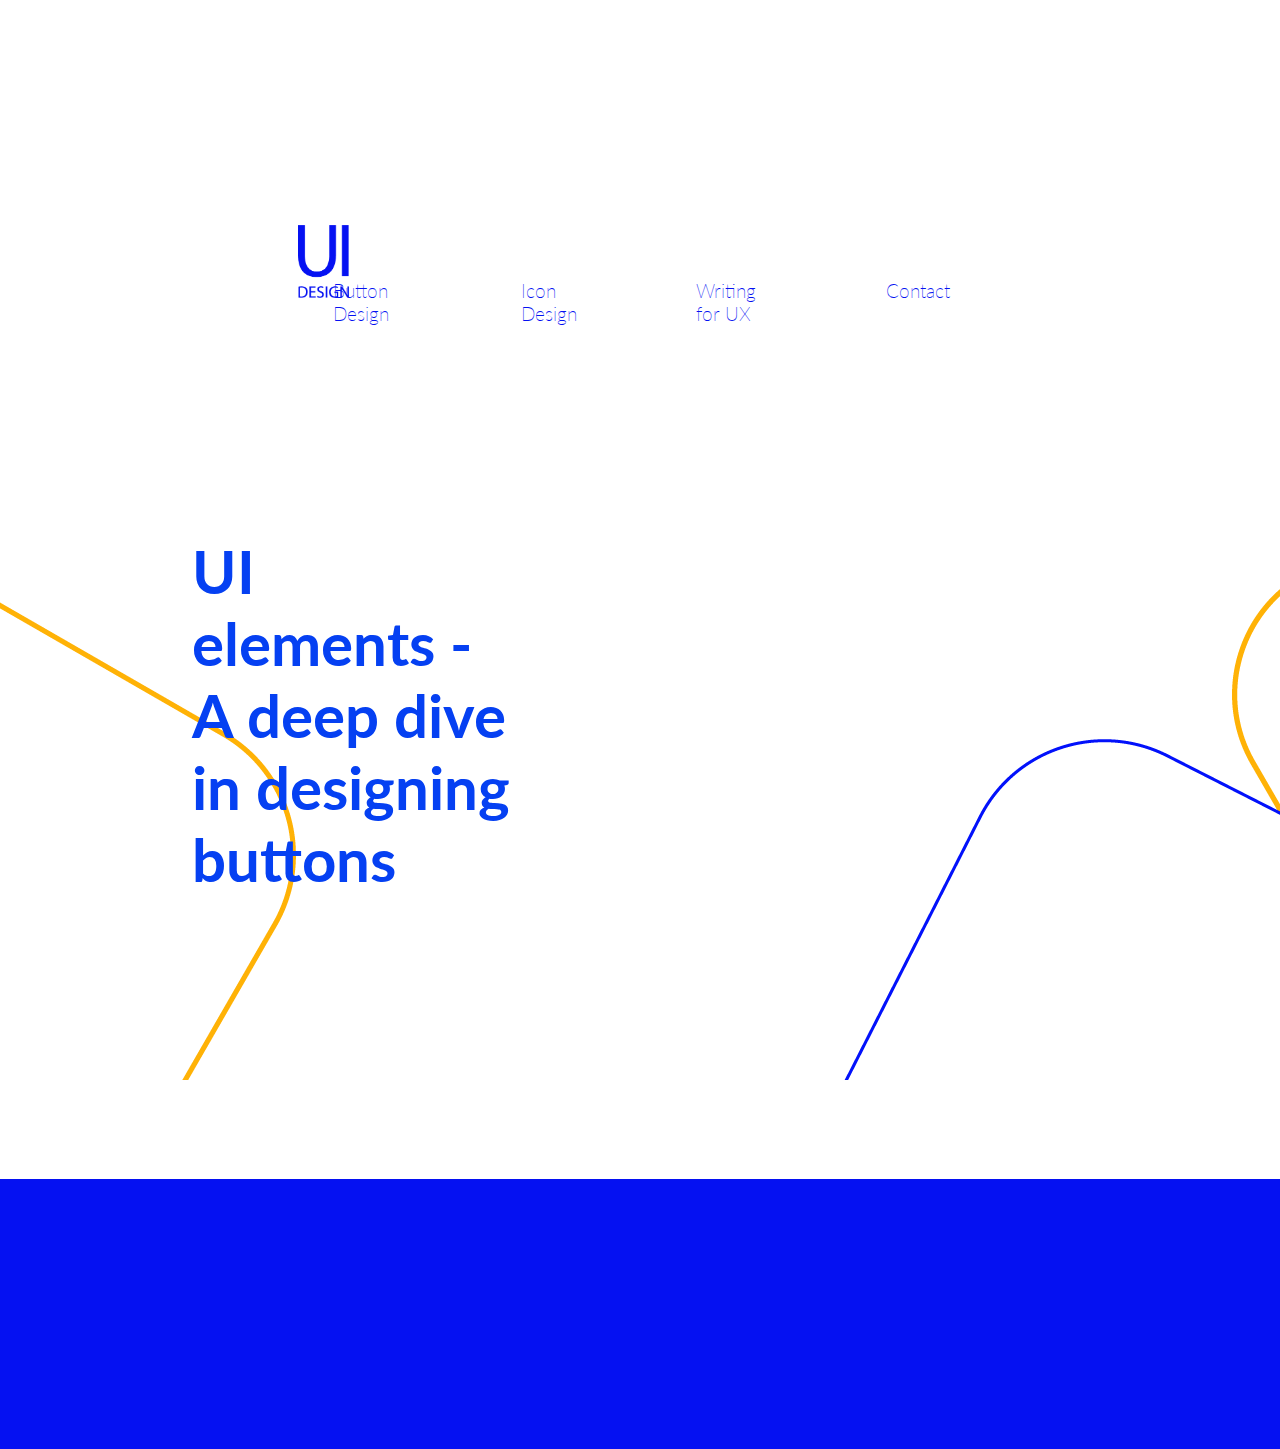
==== buttondesign.html @ f9964d8d "added page" ====
<!DOCTYPE html>
<html lang="en">
  <head>
    <meta charset="UTF-8" />
    <meta http-equiv="X-UA-Compatible" content="IE=edge" />
    <meta name="viewport" content="width=device-width, initial-scale=1.0" />
    <link rel="stylesheet" href="style.css" />
    <link rel="preconnect" href="https://fonts.googleapis.com" />
    <link rel="preconnect" href="https://fonts.gstatic.com" crossorigin />
    <link
      href="https://fonts.googleapis.com/css2?family=Lato&display=swap"
      rel="stylesheet"
    />
    <title>UI elements</title>
  </head>
  <body>
    <header>
      <nav class="nav">
        <a class="logo" href="index.html">
          <img class="logo" src="img/logo.png" alt="logo"
        /></a>
        <a href="buttondesign.html"> Button Design</a>
        <a href="icondesign.html"> Icon Design</a>
        <a href="#"> Writing for UX</a>
        <a href="#"> Contact</a>
      </nav>
    </header>
    <main>
      <section>
        <h1>UI elements - A deep dive in designing buttons</h1>
      </section>
      <section>
      </section>
      <section>

    </main>
    <footer></footer>
  </body>
</html>
---- style.css ----
:root {
  /*   --bg-color: #6c7d6a;
    --link-color: #185d0b;
    --link-hover-color: #185d0b;
    --color-4: #185d0b;
    --color-5: #185d0b;
   */
  --primary-font: "Lato", sans-serif;
  --secondary-font: "Lato", sans-serif;
  --main-text-color: #0511f2;
  --headline-color: #0540f2;

  --white-space: 1rem;
}

body {
  padding: 0xp;
  margin: 0px;
  background-image: url(/img/bg.png);
  background-repeat: no-repeat;
  background-attachment: fixed;
}

nav {
  display: flex;
  gap: 7rem;
  justify-content: space-around;
  align-items: baseline;
  padding: 1rem;
  margin-right: 15rem;
  font-family: var(--primary-font);
  /* background-color: blue; */
  padding: 7vw;
}

a {
  color: var(--main-text-color);
  text-decoration: none;
  font-weight: 200;
  font-size: 1.2rem;
}

nav a:first-child {
  margin-right: auto;
  font-size: 3rem;
  font-weight: 700;
  /*  margin-top: -0.5rem; */
  font-family: var(--primary-font);
  margin-left: 5rem;
}

.logo {
  width: 4vw;
}

section {
  margin-top: 5vw;
  font-family: var(--primary-font);
  font-size: 30px;
  width: 25vw;
}

h1,
h2,
h3 {
  color: var(--headline-color);
}

p {
  font-size: 1.1rem;
  line-height: 2;
}

main {
  margin-top: 1em;
  display: grid;
  grid-template-columns: 50% 50%;
  grid-auto-rows: auto;
  grid-gap: 0px;
  margin-right: 15vw;
  margin-left: 15vw;
  margin-bottom: 20vh;
}

footer {
  background-color: #0511f2;
  margin-top: 20vh;
  margin: 0px;
  padding: 0px;
  height: 30vh;
}

img {
  padding-top: 15vh;
  padding-left: 10vw;
}

.computerimg {
  padding: 0;
  width: 25vw;
  border-radius: 30px;
  background: red;
  align-content: center;
}

blockquote {
  font-size: 20px;
  line-height: 2;
}

a:hover {
  color: gold;
}

button {
  height: 25vh;
  background-color: white;
  border-radius: 15px;
  border-color: #0511f2;
  border-width: 4px;
  width: 25vw;
  font-size: 30px;
  text-decoration-color: white;
}

button:hover {
  background-color: #0511f2;
  text-decoration-color: white;
}

.container-buttons {
  display: grid;
  grid-template-columns: 50% 50%;
  grid-gap: 20vw;
  align-content: center;
  margin-left: 5vw;
}

.button:hover {
  color: white;
}

.icons {
  padding-top: 10vh;
  padding-left: 10vw;
}

.icons2 {
  margin-top: 10vh;
  padding-left: 5vw;
}
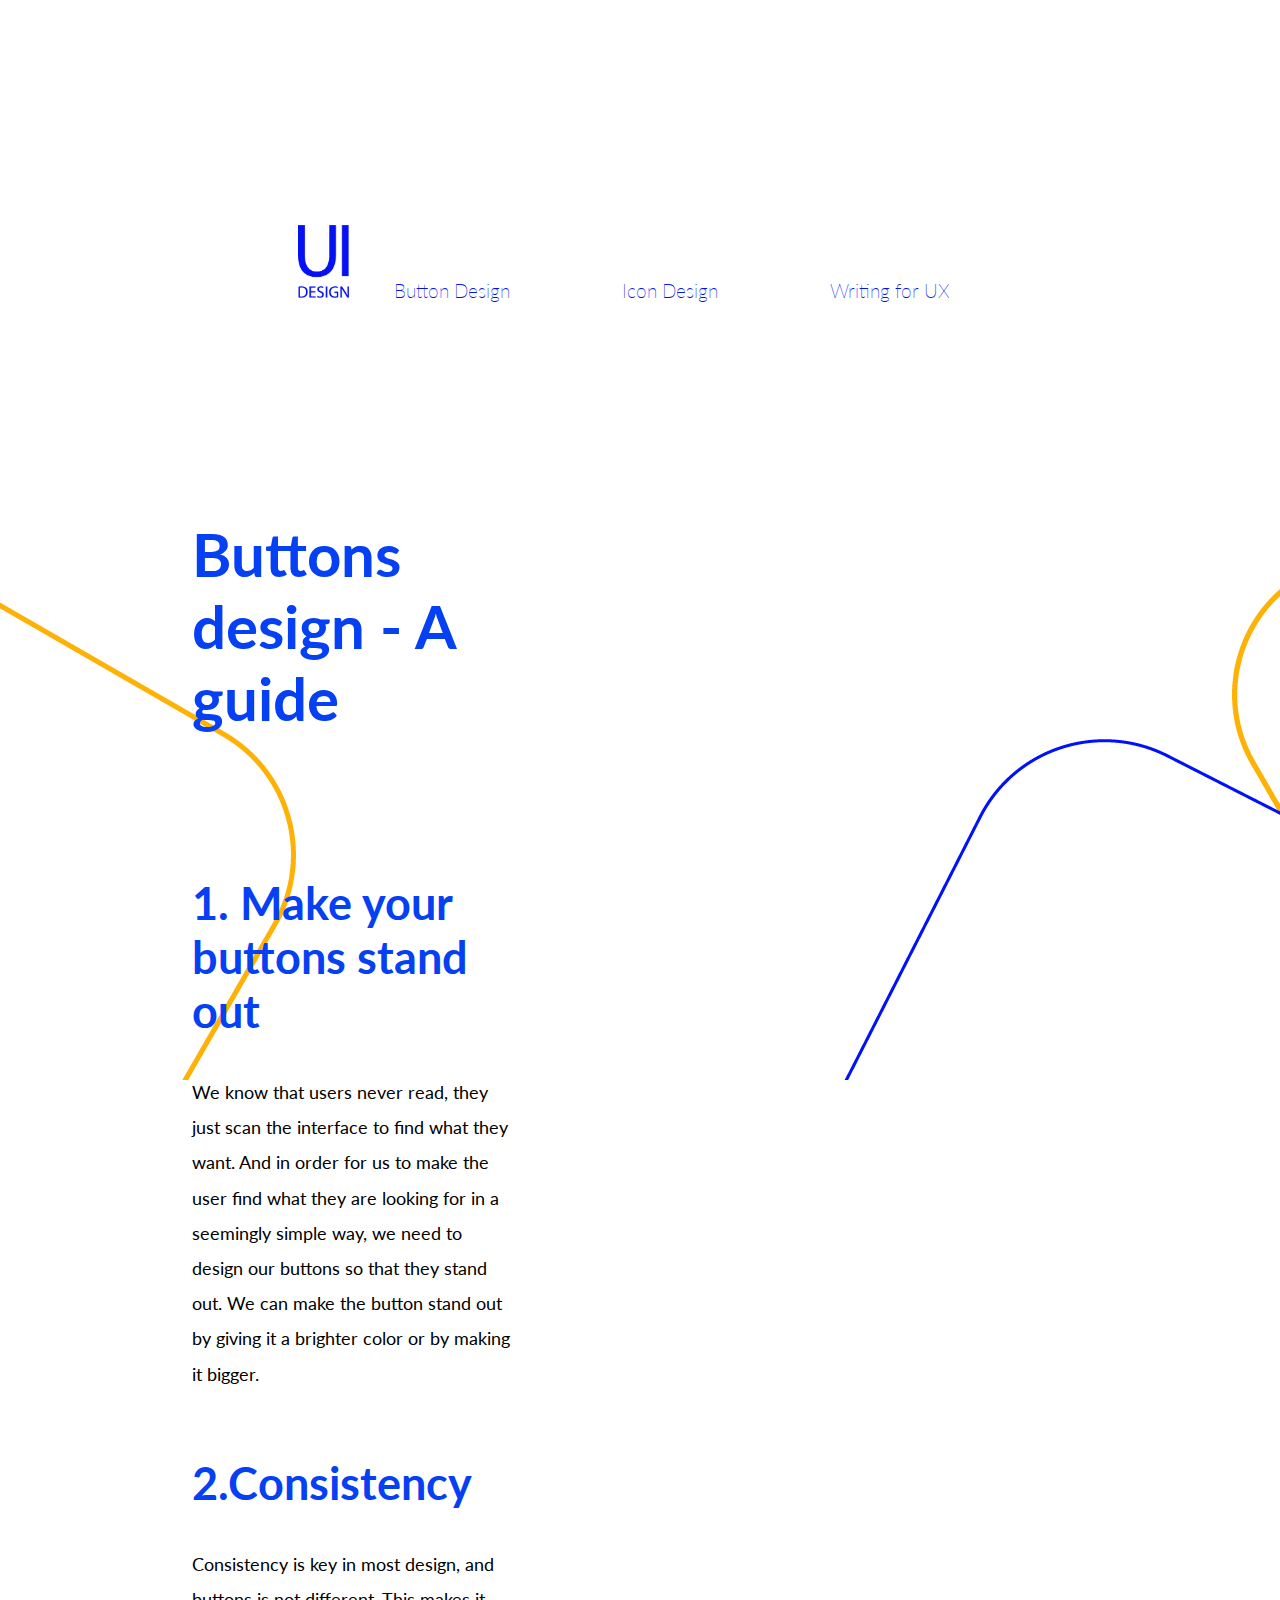
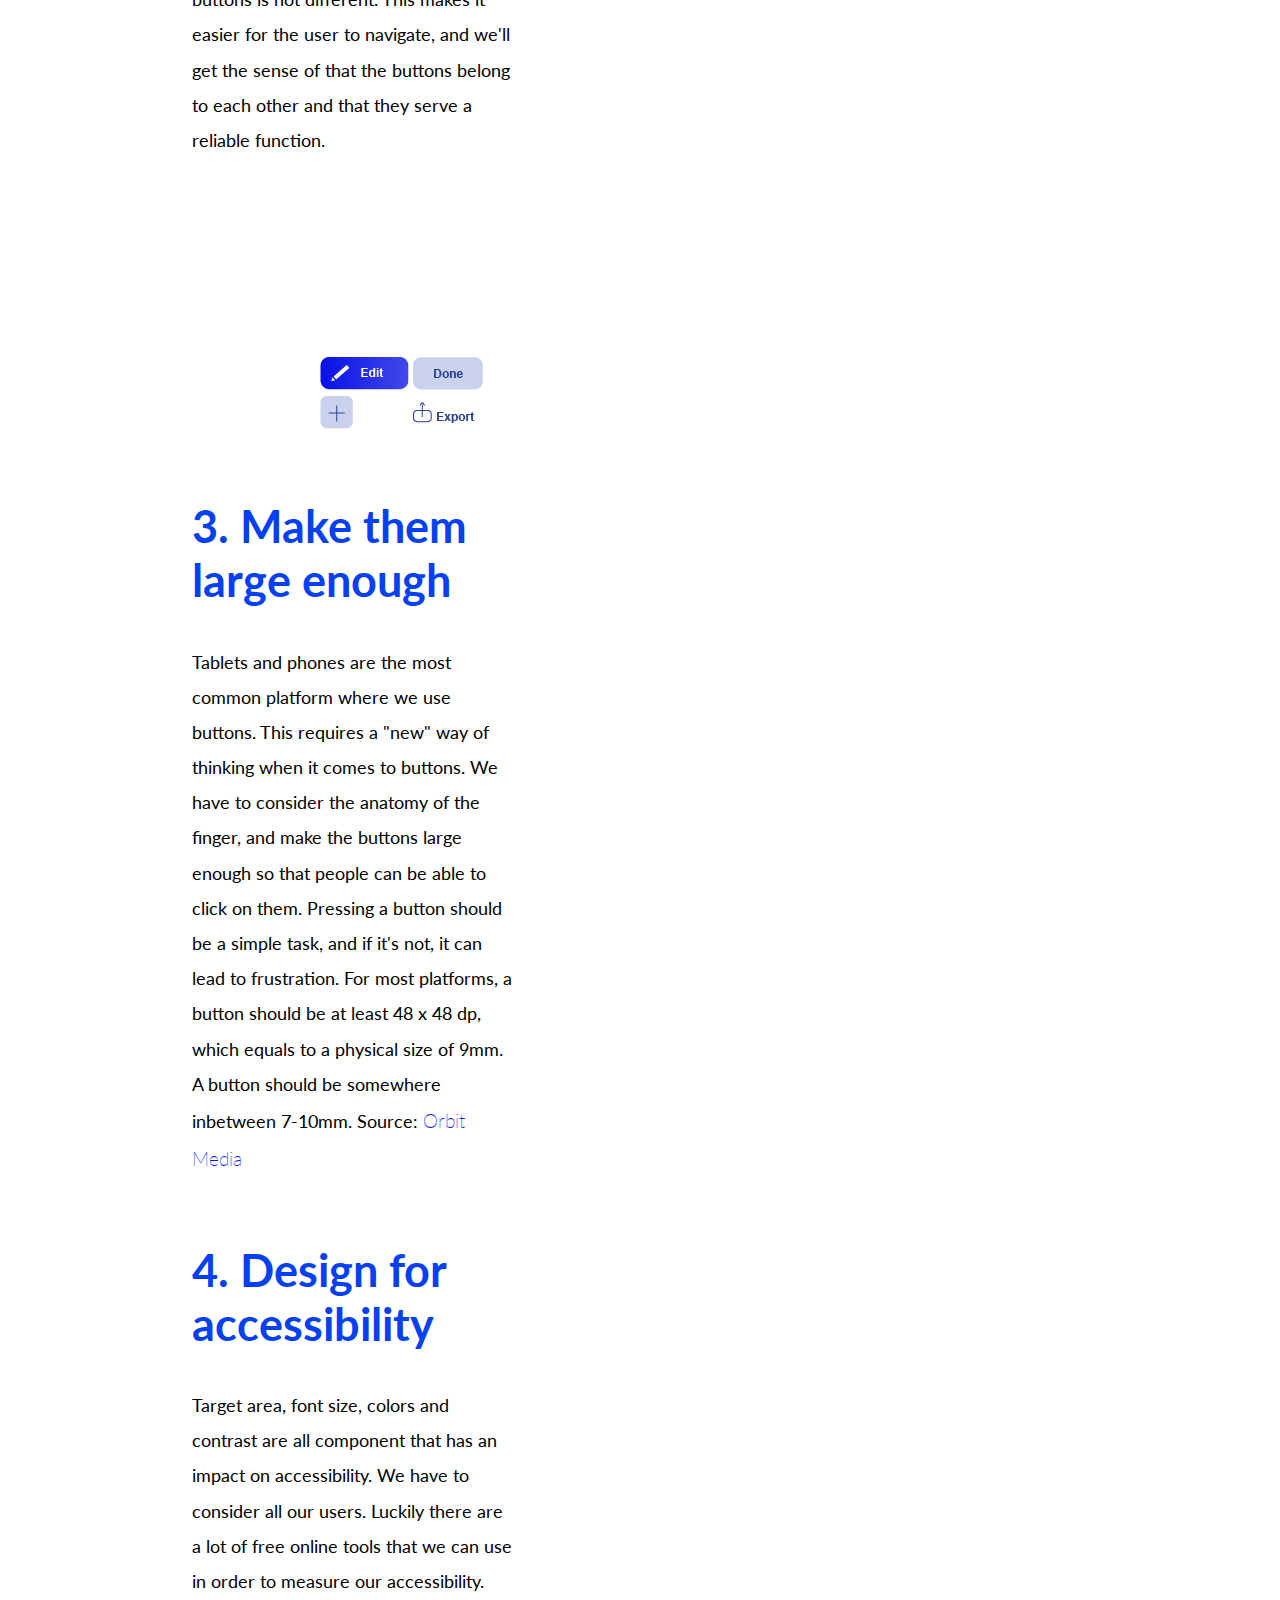
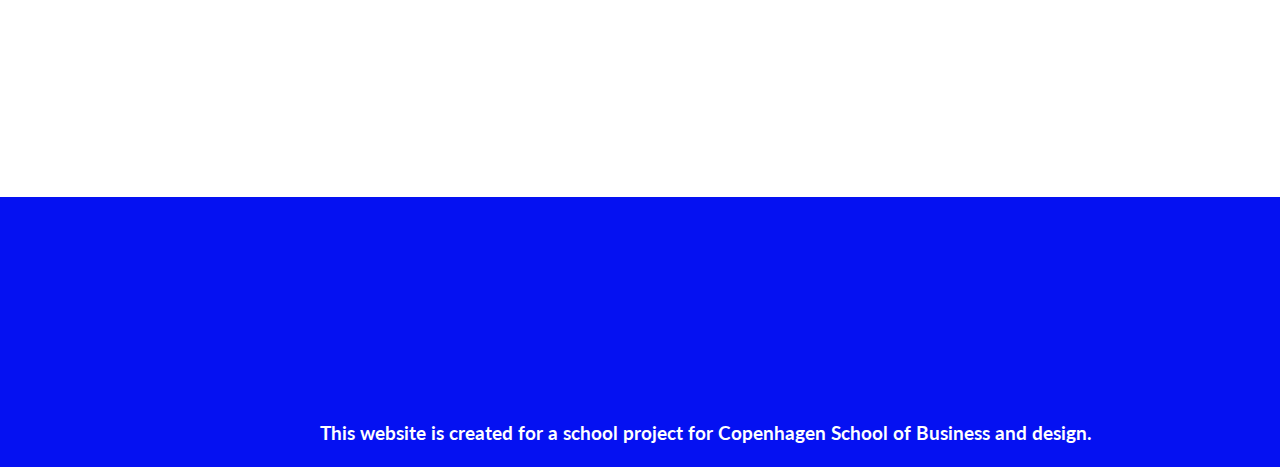
==== commit 602bf958: "commit" ====
--- a/buttondesign.html
+++ b/buttondesign.html
@@ -20,20 +20,38 @@
           <img class="logo" src="img/logo.png" alt="logo"
         /></a>
         <a href="buttondesign.html"> Button Design</a>
-        <a href="icondesign.html"> Icon Design</a>
-        <a href="#"> Writing for UX</a>
-        <a href="#"> Contact</a>
+        <a href="iconsdesign.html"> Icon Design</a>
+        <a href="writingforUX.html"> Writing for UX</a>
       </nav>
     </header>
     <main>
       <section>
-        <h1>UI elements - A deep dive in designing buttons</h1>
+        <h1>Buttons design - A guide</h1>
       </section>
       <section>
       </section>
       <section>
-
+        <h2>1. Make your buttons stand out
+        </h2>
+        <p>We know that users never read, they just scan the interface to find what they want. And in order for us to make the user find what they are looking for in a seemingly simple way, we need to design our buttons so that they stand out. We can make the button stand out by giving it a brighter color or by making it bigger. </p>
+<section>
+  <h2>2.Consistency</h2>
+  <p>Consistency is key in most design, and buttons is not different. This makes it easier for the user to navigate, and we'll get the sense of that the buttons belong to each other and that they serve a reliable function.</p>
+</section>
+<section>
+  <img src="img/buttons example2.png" alt="buttons example">
+</section>
+<section>
+  <h2>3. Make them large enough</h2>
+  <p>Tablets and phones are the most common platform where we use buttons. This requires a "new" way of thinking when it comes to buttons. We have to consider the anatomy of the finger, and make the buttons large enough so that people can be able to click on them. Pressing a button should be a simple task, and if it's not, it can lead to frustration. For most platforms, a button should be at least 48 x 48 dp, which equals to a physical size of 9mm. A button should be somewhere inbetween 7-10mm. Source: <a href="https://www.orbitmedia.com/blog/how-to-design-button/">Orbit Media</a> </p>
+</section>
+<section>
+  <h2>4. Design for accessibility</h2>
+  <p>Target area, font size, colors and contrast are all component that has an impact on accessibility. We have to consider all our users. Luckily there are a lot of free online tools that we can use in order to measure our accessibility.</p>
+</section>
     </main>
-    <footer></footer>
+    <footer><h3>
+      This website is created for a school project for Copenhagen School of Business and design.
+    </h3></footer>
   </body>
 </html>
--- a/style.css
+++ b/style.css
@@ -149,3 +149,14 @@
   margin-top: 10vh;
   padding-left: 5vw;
 }
+
+ul {
+  font-size: 1.2rem;
+}
+
+h3 {
+  color: white;
+  margin-left: 25vw;
+  padding-top: 25vh;
+  font-family: var(--primary-font);
+}
